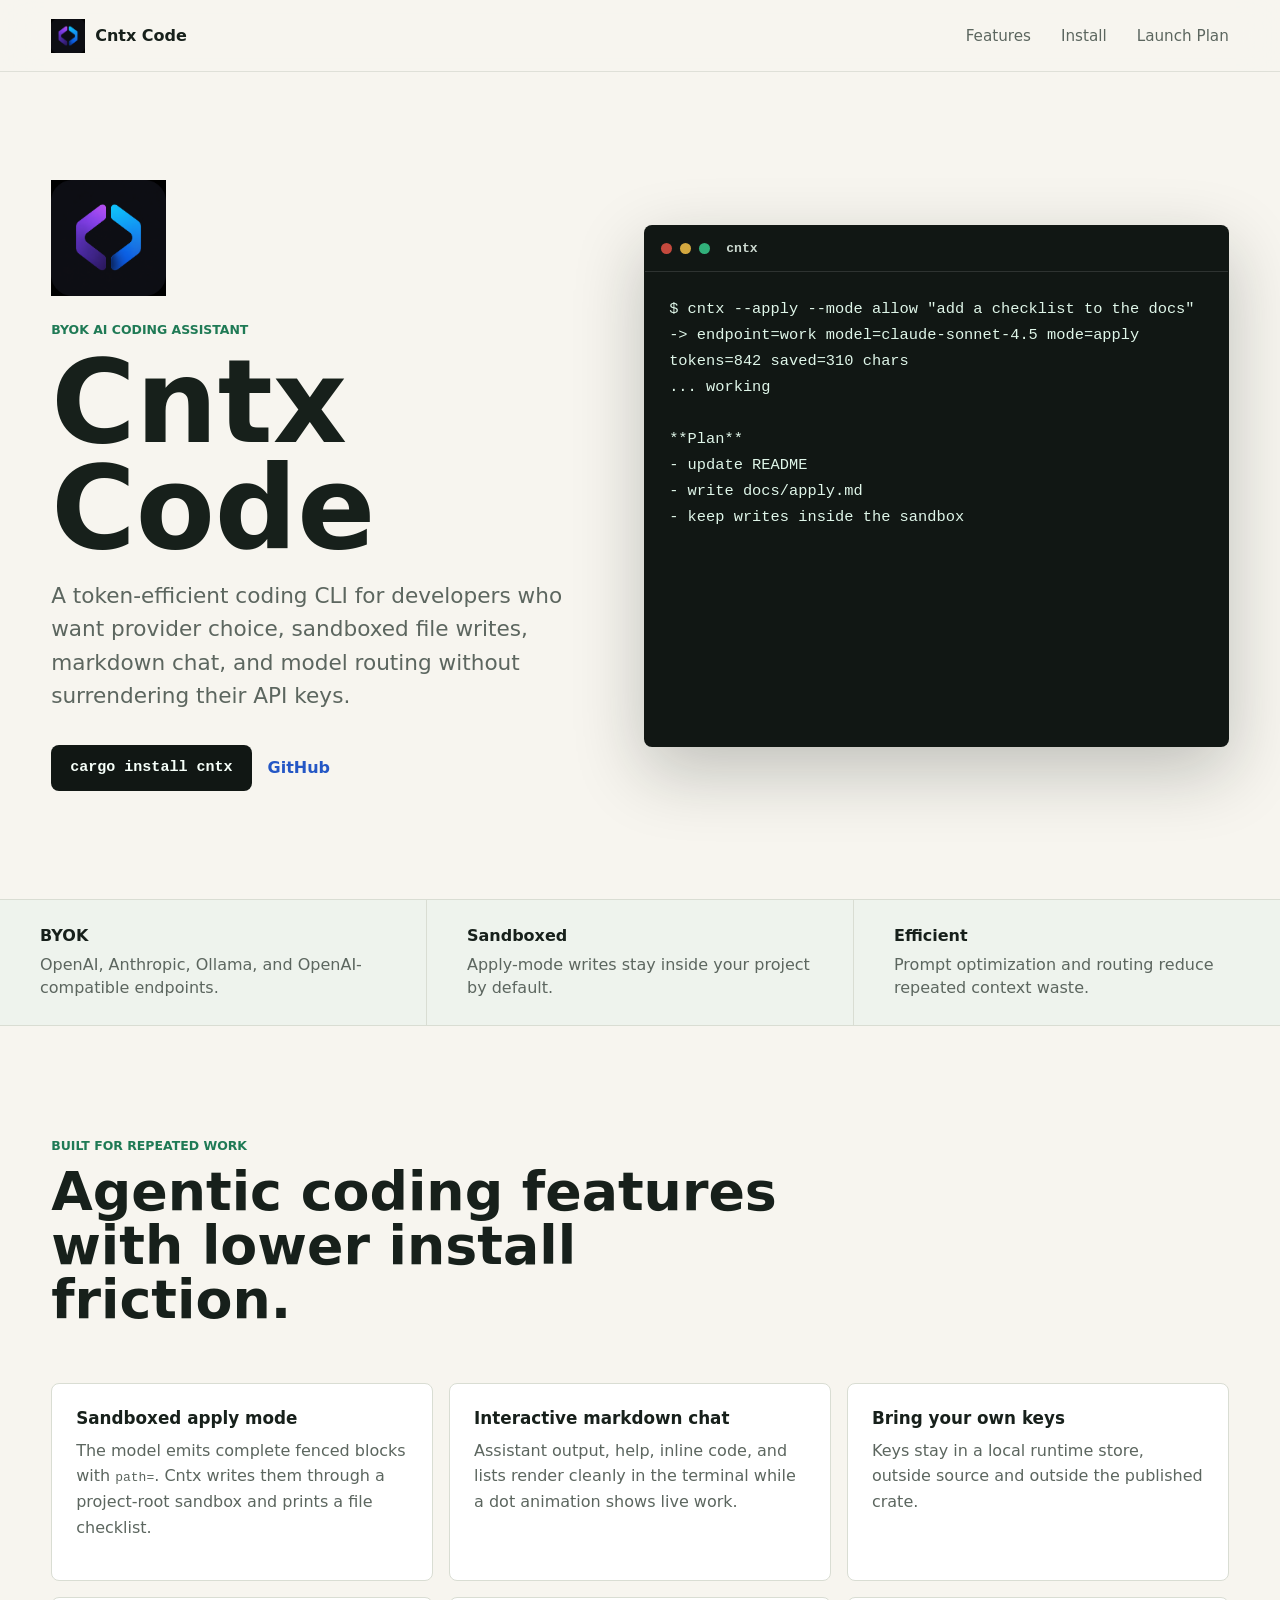
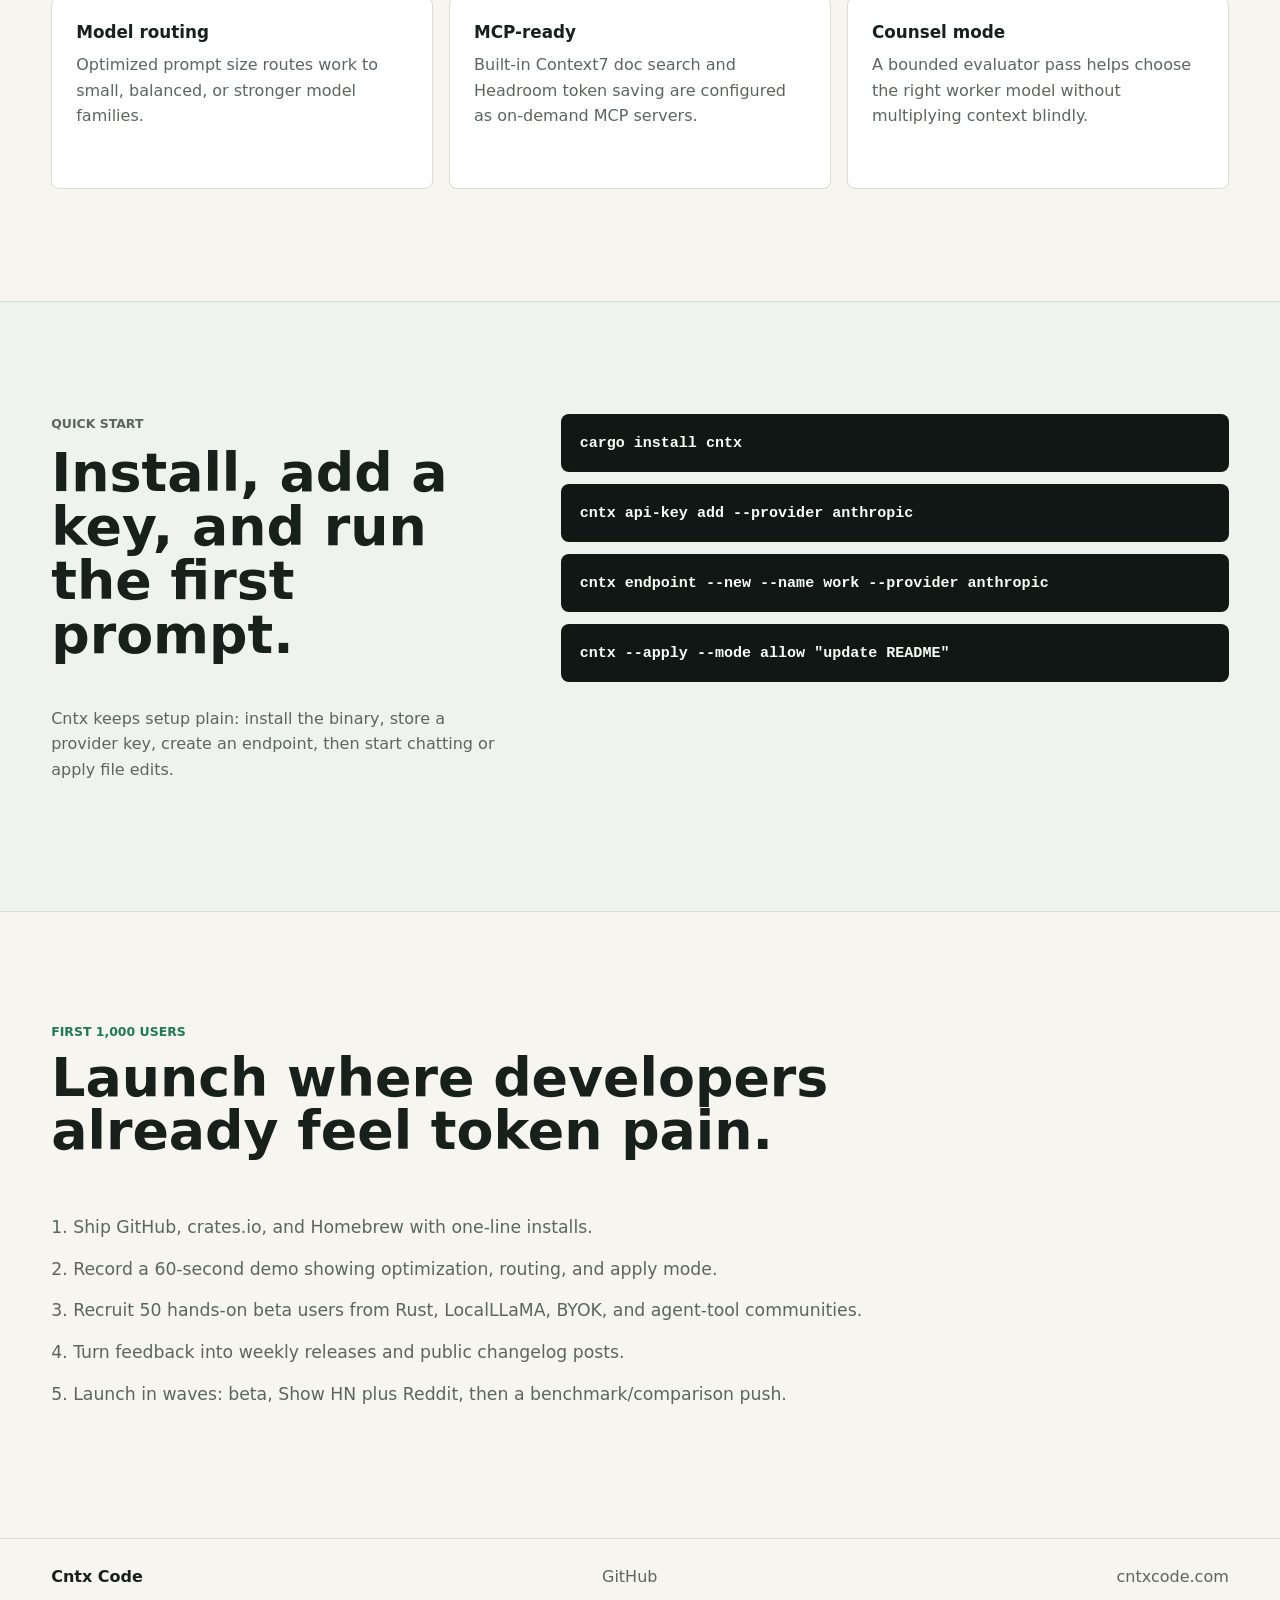
==== website/index.html @ 44fa83ce "Prepare cntx CLI and website launch" ====
<!doctype html>
<html lang="en">
  <head>
    <meta charset="utf-8" />
    <meta name="viewport" content="width=device-width, initial-scale=1" />
    <title>Cntx Code - BYOK Token-Efficient AI Coding CLI</title>
    <meta
      name="description"
      content="Cntx Code is a BYOK, token-efficient AI coding CLI with sandboxed file writes, model routing, and interactive markdown chat."
    />
    <link rel="canonical" href="https://cntxcode.com/" />
    <link rel="stylesheet" href="styles.css" />
    <script type="application/ld+json">
      {
        "@context": "https://schema.org",
        "@type": "SoftwareApplication",
        "name": "Cntx Code",
        "applicationCategory": "DeveloperApplication",
        "operatingSystem": "macOS, Linux",
        "description": "BYOK, token-efficient AI coding CLI with sandboxed file writes.",
        "offers": {
          "@type": "Offer",
          "price": "0",
          "priceCurrency": "USD"
        }
      }
    </script>
  </head>
  <body>
    <header class="site-header">
      <a class="brand" href="/" aria-label="Cntx Code home">
        <img src="../main/logo/logo1.png" alt="" />
        <span>Cntx Code</span>
      </a>
      <nav aria-label="Primary">
        <a href="#features">Features</a>
        <a href="#install">Install</a>
        <a href="#launch">Launch Plan</a>
      </nav>
    </header>

    <main>
      <section class="hero">
        <div class="hero-copy">
          <img class="hero-logo" src="../main/logo/logo1.png" alt="Cntx Code logo" />
          <p class="eyebrow">BYOK AI coding assistant</p>
          <h1>Cntx Code</h1>
          <p class="hero-text">
            A token-efficient coding CLI for developers who want provider choice,
            sandboxed file writes, markdown chat, and model routing without
            surrendering their API keys.
          </p>
          <div class="hero-actions" id="install">
            <button class="copy-button" type="button" data-copy="cargo install cntx">
              cargo install cntx
            </button>
            <a class="text-link" href="https://github.com/virajshoor/cntx">GitHub</a>
          </div>
        </div>
        <div class="terminal-shell" aria-label="Cntx terminal demo">
          <div class="terminal-bar">
            <span></span>
            <span></span>
            <span></span>
            <strong>cntx</strong>
          </div>
          <pre id="terminal-demo"><code></code></pre>
        </div>
      </section>

      <section class="proof-band" aria-label="Product summary">
        <div>
          <strong>BYOK</strong>
          <span>OpenAI, Anthropic, Ollama, and OpenAI-compatible endpoints.</span>
        </div>
        <div>
          <strong>Sandboxed</strong>
          <span>Apply-mode writes stay inside your project by default.</span>
        </div>
        <div>
          <strong>Efficient</strong>
          <span>Prompt optimization and routing reduce repeated context waste.</span>
        </div>
      </section>

      <section class="section" id="features">
        <div class="section-heading">
          <p class="eyebrow">Built for repeated work</p>
          <h2>Agentic coding features with lower install friction.</h2>
        </div>
        <div class="feature-grid">
          <article>
            <h3>Sandboxed apply mode</h3>
            <p>
              The model emits complete fenced blocks with <code>path=</code>.
              Cntx writes them through a project-root sandbox and prints a file
              checklist.
            </p>
          </article>
          <article>
            <h3>Interactive markdown chat</h3>
            <p>
              Assistant output, help, inline code, and lists render cleanly in
              the terminal while a dot animation shows live work.
            </p>
          </article>
          <article>
            <h3>Bring your own keys</h3>
            <p>
              Keys stay in a local runtime store, outside source and outside the
              published crate.
            </p>
          </article>
          <article>
            <h3>Model routing</h3>
            <p>
              Optimized prompt size routes work to small, balanced, or stronger
              model families.
            </p>
          </article>
          <article>
            <h3>MCP-ready</h3>
            <p>
              Built-in Context7 doc search and Headroom token saving are
              configured as on-demand MCP servers.
            </p>
          </article>
          <article>
            <h3>Counsel mode</h3>
            <p>
              A bounded evaluator pass helps choose the right worker model
              without multiplying context blindly.
            </p>
          </article>
        </div>
      </section>

      <section class="section install-section">
        <div class="install-copy">
          <p class="eyebrow">Quick start</p>
          <h2>Install, add a key, and run the first prompt.</h2>
          <p>
            Cntx keeps setup plain: install the binary, store a provider key,
            create an endpoint, then start chatting or apply file edits.
          </p>
        </div>
        <div class="steps" aria-label="Install commands">
          <button type="button" data-copy="cargo install cntx">cargo install cntx</button>
          <button type="button" data-copy="cntx api-key add --provider anthropic">
            cntx api-key add --provider anthropic
          </button>
          <button type="button" data-copy="cntx endpoint --new --name work --provider anthropic --default-model claude-sonnet-4.5">
            cntx endpoint --new --name work --provider anthropic
          </button>
          <button type="button" data-copy="cntx --apply --mode allow &quot;update README&quot;">
            cntx --apply --mode allow "update README"
          </button>
        </div>
      </section>

      <section class="section launch-section" id="launch">
        <div class="section-heading">
          <p class="eyebrow">First 1,000 users</p>
          <h2>Launch where developers already feel token pain.</h2>
        </div>
        <ol class="launch-list">
          <li>Ship GitHub, crates.io, and Homebrew with one-line installs.</li>
          <li>Record a 60-second demo showing optimization, routing, and apply mode.</li>
          <li>Recruit 50 hands-on beta users from Rust, LocalLLaMA, BYOK, and agent-tool communities.</li>
          <li>Turn feedback into weekly releases and public changelog posts.</li>
          <li>Launch in waves: beta, Show HN plus Reddit, then a benchmark/comparison push.</li>
        </ol>
      </section>
    </main>

    <footer>
      <span>Cntx Code</span>
      <a href="https://github.com/virajshoor/cntx">GitHub</a>
      <a href="https://cntxcode.com">cntxcode.com</a>
    </footer>

    <script src="script.js"></script>
  </body>
</html>
---- website/styles.css ----
:root {
  color-scheme: light;
  --ink: #17201b;
  --muted: #5c665f;
  --paper: #f7f5ef;
  --panel: #ffffff;
  --line: #d9ddd3;
  --green: #1f7a55;
  --blue: #2457c5;
  --coral: #c4493d;
  --gold: #d3a83f;
  --code: #111714;
}

* {
  box-sizing: border-box;
}

body {
  margin: 0;
  background: var(--paper);
  color: var(--ink);
  font-family:
    Inter, ui-sans-serif, system-ui, -apple-system, BlinkMacSystemFont, "Segoe UI",
    sans-serif;
}

a {
  color: inherit;
}

.site-header {
  position: sticky;
  top: 0;
  z-index: 20;
  display: flex;
  align-items: center;
  justify-content: space-between;
  min-height: 72px;
  padding: 14px clamp(18px, 4vw, 56px);
  border-bottom: 1px solid rgba(23, 32, 27, 0.1);
  background: rgba(247, 245, 239, 0.9);
  backdrop-filter: blur(18px);
}

.brand {
  display: inline-flex;
  align-items: center;
  gap: 10px;
  text-decoration: none;
  font-weight: 800;
}

.brand img {
  width: 34px;
  height: 34px;
  object-fit: contain;
}

nav {
  display: flex;
  gap: clamp(14px, 3vw, 30px);
  color: var(--muted);
  font-size: 0.95rem;
}

nav a,
.text-link,
footer a {
  text-decoration: none;
}

nav a:hover,
.text-link:hover,
footer a:hover {
  color: var(--blue);
}

.hero {
  display: grid;
  grid-template-columns: minmax(0, 0.95fr) minmax(420px, 1.05fr);
  gap: clamp(28px, 5vw, 72px);
  align-items: center;
  min-height: calc(100svh - 72px);
  padding: clamp(42px, 8vw, 86px) clamp(18px, 4vw, 56px);
  border-bottom: 1px solid var(--line);
}

.hero-logo {
  width: clamp(78px, 9vw, 116px);
  height: clamp(78px, 9vw, 116px);
  object-fit: contain;
  margin-bottom: 22px;
}

.eyebrow {
  margin: 0 0 12px;
  color: var(--green);
  font-size: 0.78rem;
  font-weight: 800;
  letter-spacing: 0;
  text-transform: uppercase;
}

h1,
h2,
h3,
p {
  margin-top: 0;
}

h1 {
  max-width: 11ch;
  margin-bottom: 18px;
  font-size: clamp(4.2rem, 9vw, 8rem);
  line-height: 0.92;
  letter-spacing: 0;
}

h2 {
  max-width: 780px;
  font-size: clamp(2rem, 4.2vw, 4.4rem);
  line-height: 1;
  letter-spacing: 0;
}

h3 {
  margin-bottom: 10px;
  font-size: 1.05rem;
}

.hero-text {
  max-width: 680px;
  color: var(--muted);
  font-size: clamp(1.08rem, 1.7vw, 1.35rem);
  line-height: 1.55;
}

.hero-actions {
  display: flex;
  flex-wrap: wrap;
  align-items: center;
  gap: 16px;
  margin-top: 32px;
}

button,
.copy-button {
  min-height: 46px;
  border: 1px solid rgba(23, 32, 27, 0.14);
  border-radius: 8px;
  background: var(--code);
  color: #f6fff9;
  cursor: pointer;
  font: 700 0.94rem/1 ui-monospace, SFMono-Regular, Menlo, Consolas, monospace;
}

.copy-button {
  padding: 0 18px;
}

.text-link {
  color: var(--blue);
  font-weight: 800;
}

.terminal-shell {
  overflow: hidden;
  min-height: 520px;
  border: 1px solid rgba(23, 32, 27, 0.14);
  border-radius: 8px;
  background: var(--code);
  box-shadow: 0 24px 70px rgba(17, 23, 20, 0.24);
}

.terminal-bar {
  display: flex;
  align-items: center;
  gap: 8px;
  height: 46px;
  padding: 0 16px;
  border-bottom: 1px solid rgba(255, 255, 255, 0.12);
  color: #cbd8cf;
  font: 700 0.82rem ui-monospace, SFMono-Regular, Menlo, Consolas, monospace;
}

.terminal-bar span {
  width: 11px;
  height: 11px;
  border-radius: 50%;
  background: var(--coral);
}

.terminal-bar span:nth-child(2) {
  background: var(--gold);
}

.terminal-bar span:nth-child(3) {
  background: #31b07a;
  margin-right: 8px;
}

pre {
  min-height: 474px;
  margin: 0;
  padding: 24px;
  white-space: pre-wrap;
  color: #dff6e9;
  font: 500 clamp(0.82rem, 1.2vw, 0.98rem)/1.7 ui-monospace, SFMono-Regular, Menlo,
    Consolas, monospace;
}

.proof-band {
  display: grid;
  grid-template-columns: repeat(3, 1fr);
  gap: 1px;
  background: var(--line);
  border-bottom: 1px solid var(--line);
}

.proof-band div {
  min-height: 124px;
  padding: 26px clamp(18px, 4vw, 40px);
  background: #eef3ed;
}

.proof-band strong {
  display: block;
  margin-bottom: 8px;
  color: var(--ink);
}

.proof-band span {
  color: var(--muted);
  line-height: 1.45;
}

.section {
  padding: clamp(58px, 9vw, 112px) clamp(18px, 4vw, 56px);
  border-bottom: 1px solid var(--line);
}

.section-heading {
  max-width: 900px;
  margin-bottom: clamp(28px, 5vw, 56px);
}

.feature-grid {
  display: grid;
  grid-template-columns: repeat(3, minmax(0, 1fr));
  gap: 16px;
}

.feature-grid article {
  min-height: 192px;
  padding: 24px;
  border: 1px solid var(--line);
  border-radius: 8px;
  background: var(--panel);
}

.feature-grid p,
.install-copy p,
.launch-list {
  color: var(--muted);
  line-height: 1.6;
}

.install-section {
  display: grid;
  grid-template-columns: minmax(0, 0.8fr) minmax(360px, 1.2fr);
  gap: clamp(26px, 5vw, 72px);
  align-items: start;
  background: #eef3ed;
}

.steps {
  display: grid;
  gap: 12px;
}

.steps button {
  width: 100%;
  min-height: 58px;
  padding: 0 18px;
  overflow-wrap: anywhere;
  text-align: left;
}

.launch-list {
  display: grid;
  gap: 14px;
  max-width: 860px;
  padding-left: 22px;
  font-size: 1.08rem;
}

footer {
  display: flex;
  flex-wrap: wrap;
  gap: 18px;
  align-items: center;
  justify-content: space-between;
  padding: 28px clamp(18px, 4vw, 56px);
  color: var(--muted);
}

footer span {
  color: var(--ink);
  font-weight: 800;
}

.copied {
  background: var(--green);
}

@media (max-width: 900px) {
  .site-header {
    position: static;
  }

  nav {
    display: none;
  }

  .hero,
  .install-section {
    grid-template-columns: 1fr;
  }

  .terminal-shell {
    min-height: 440px;
  }

  pre {
    min-height: 394px;
  }

  .proof-band,
  .feature-grid {
    grid-template-columns: 1fr;
  }
}

@media (max-width: 560px) {
  h1 {
    font-size: 4rem;
  }

  .hero {
    padding-top: 34px;
  }

  .hero-actions {
    align-items: stretch;
    flex-direction: column;
  }

  .copy-button,
  .text-link {
    width: 100%;
  }

  .text-link {
    min-height: 44px;
    display: inline-flex;
    align-items: center;
  }
}
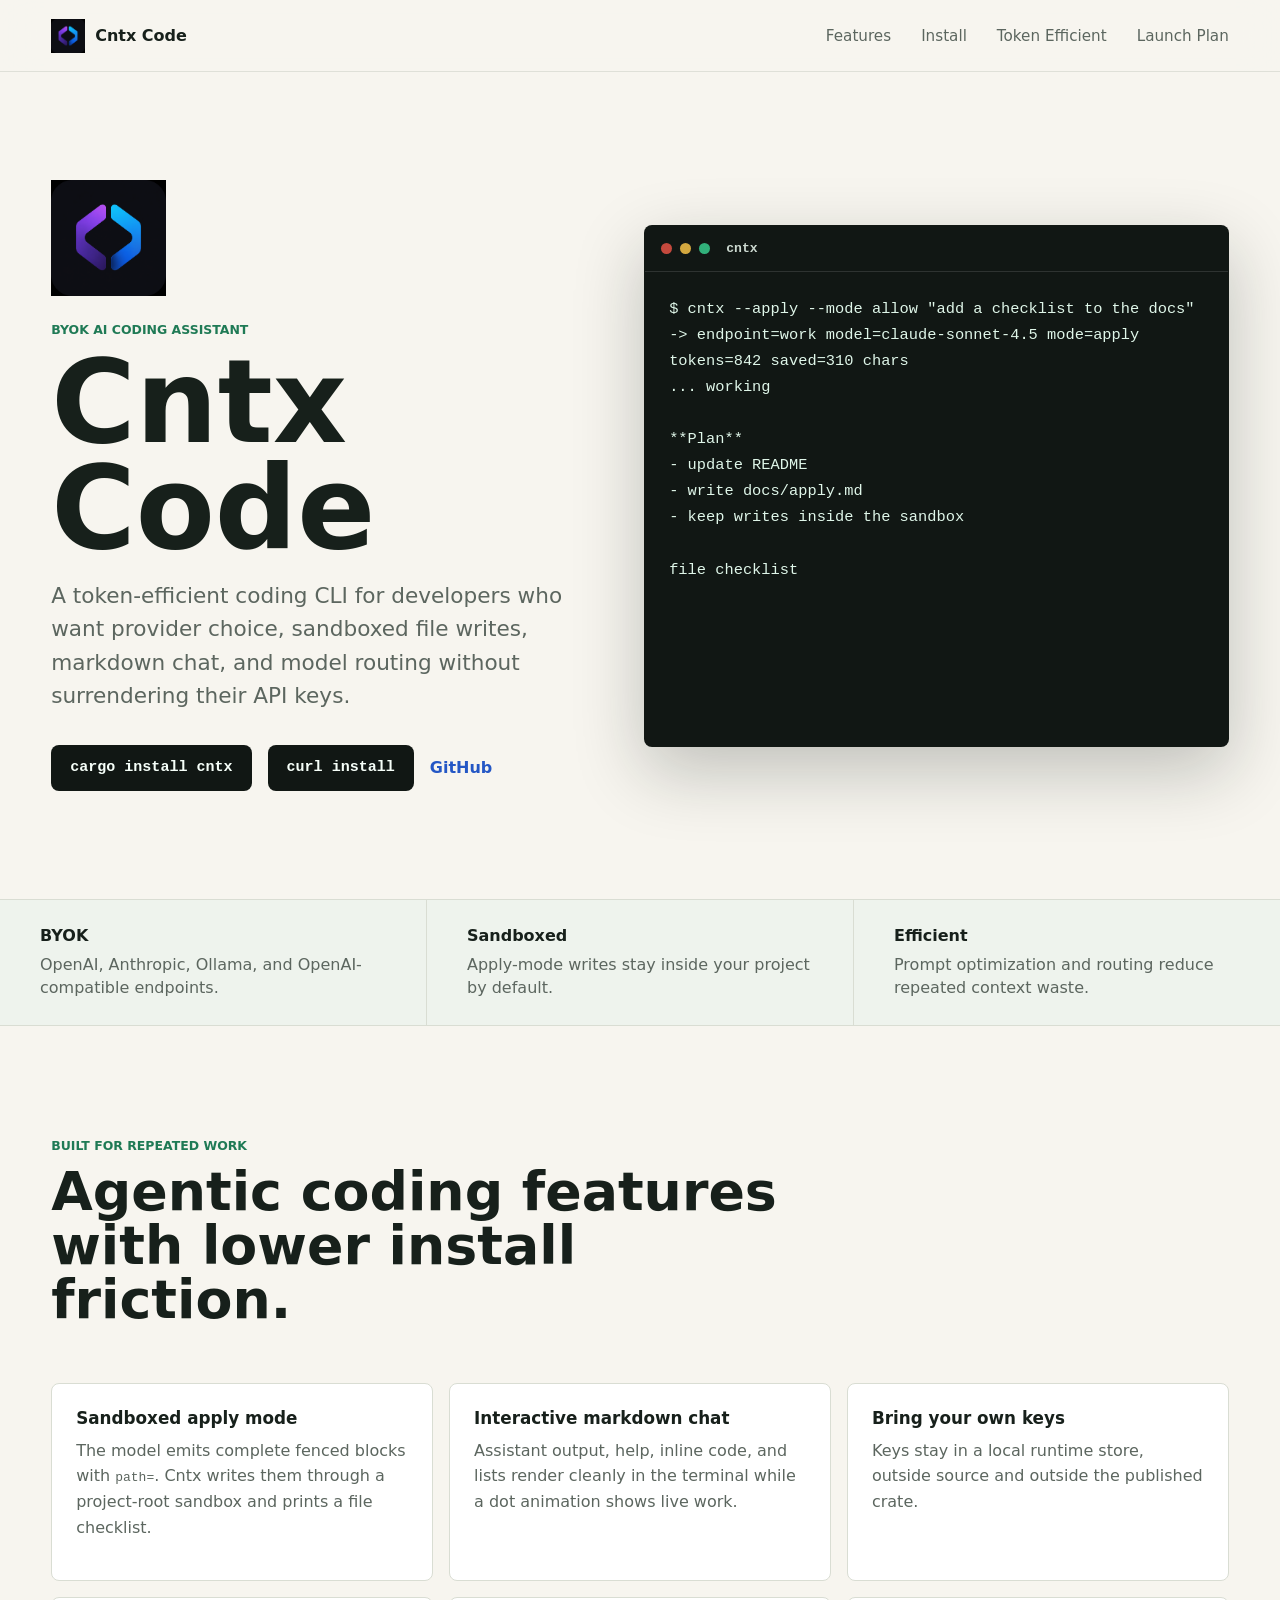
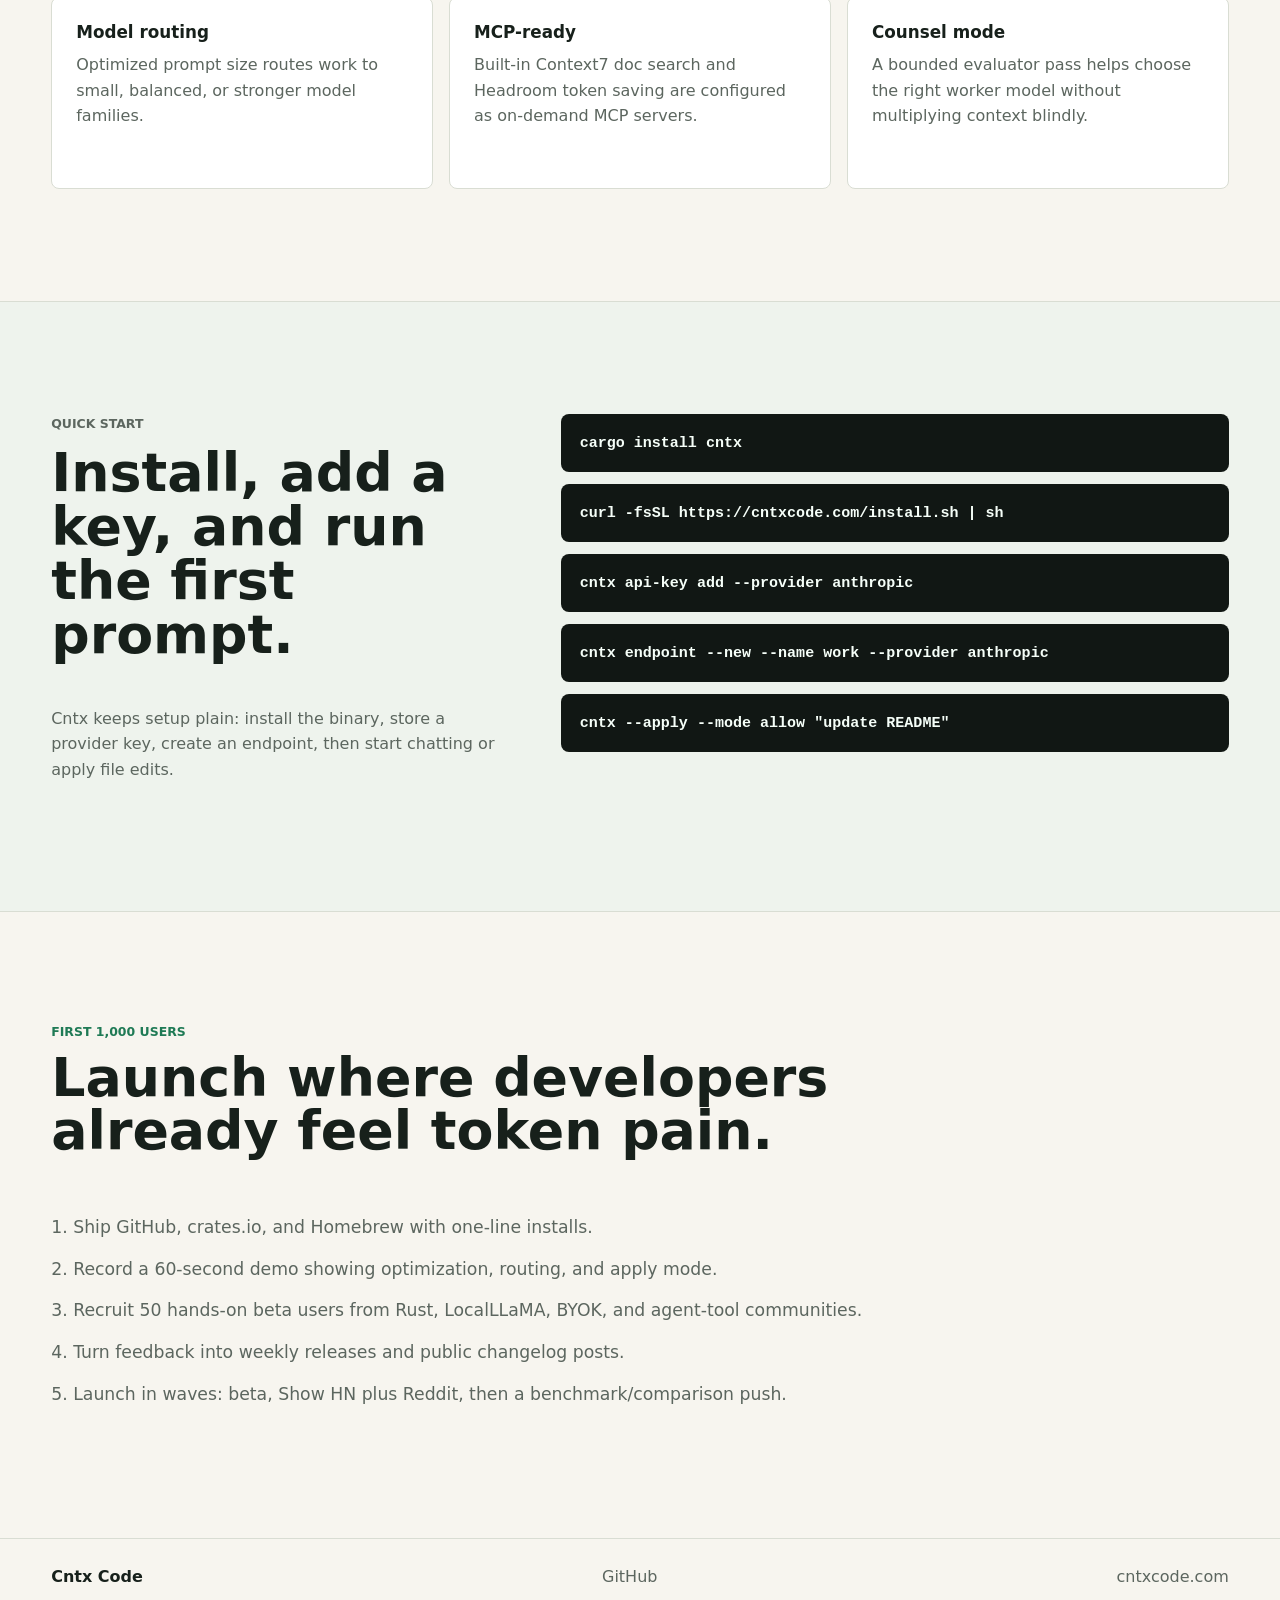
==== commit 39728620: "Add packaged docs browser and launch features" ====
--- a/website/index.html
+++ b/website/index.html
@@ -35,6 +35,7 @@
       <nav aria-label="Primary">
         <a href="#features">Features</a>
         <a href="#install">Install</a>
+        <a href="token-efficient.html">Token Efficient</a>
         <a href="#launch">Launch Plan</a>
       </nav>
     </header>
@@ -53,6 +54,9 @@
           <div class="hero-actions" id="install">
             <button class="copy-button" type="button" data-copy="cargo install cntx">
               cargo install cntx
+            </button>
+            <button class="copy-button" type="button" data-copy="curl -fsSL https://cntxcode.com/install.sh | sh">
+              curl install
             </button>
             <a class="text-link" href="https://github.com/virajshoor/cntx">GitHub</a>
           </div>
@@ -146,6 +150,9 @@
         </div>
         <div class="steps" aria-label="Install commands">
           <button type="button" data-copy="cargo install cntx">cargo install cntx</button>
+          <button type="button" data-copy="curl -fsSL https://cntxcode.com/install.sh | sh">
+            curl -fsSL https://cntxcode.com/install.sh | sh
+          </button>
           <button type="button" data-copy="cntx api-key add --provider anthropic">
             cntx api-key add --provider anthropic
           </button>
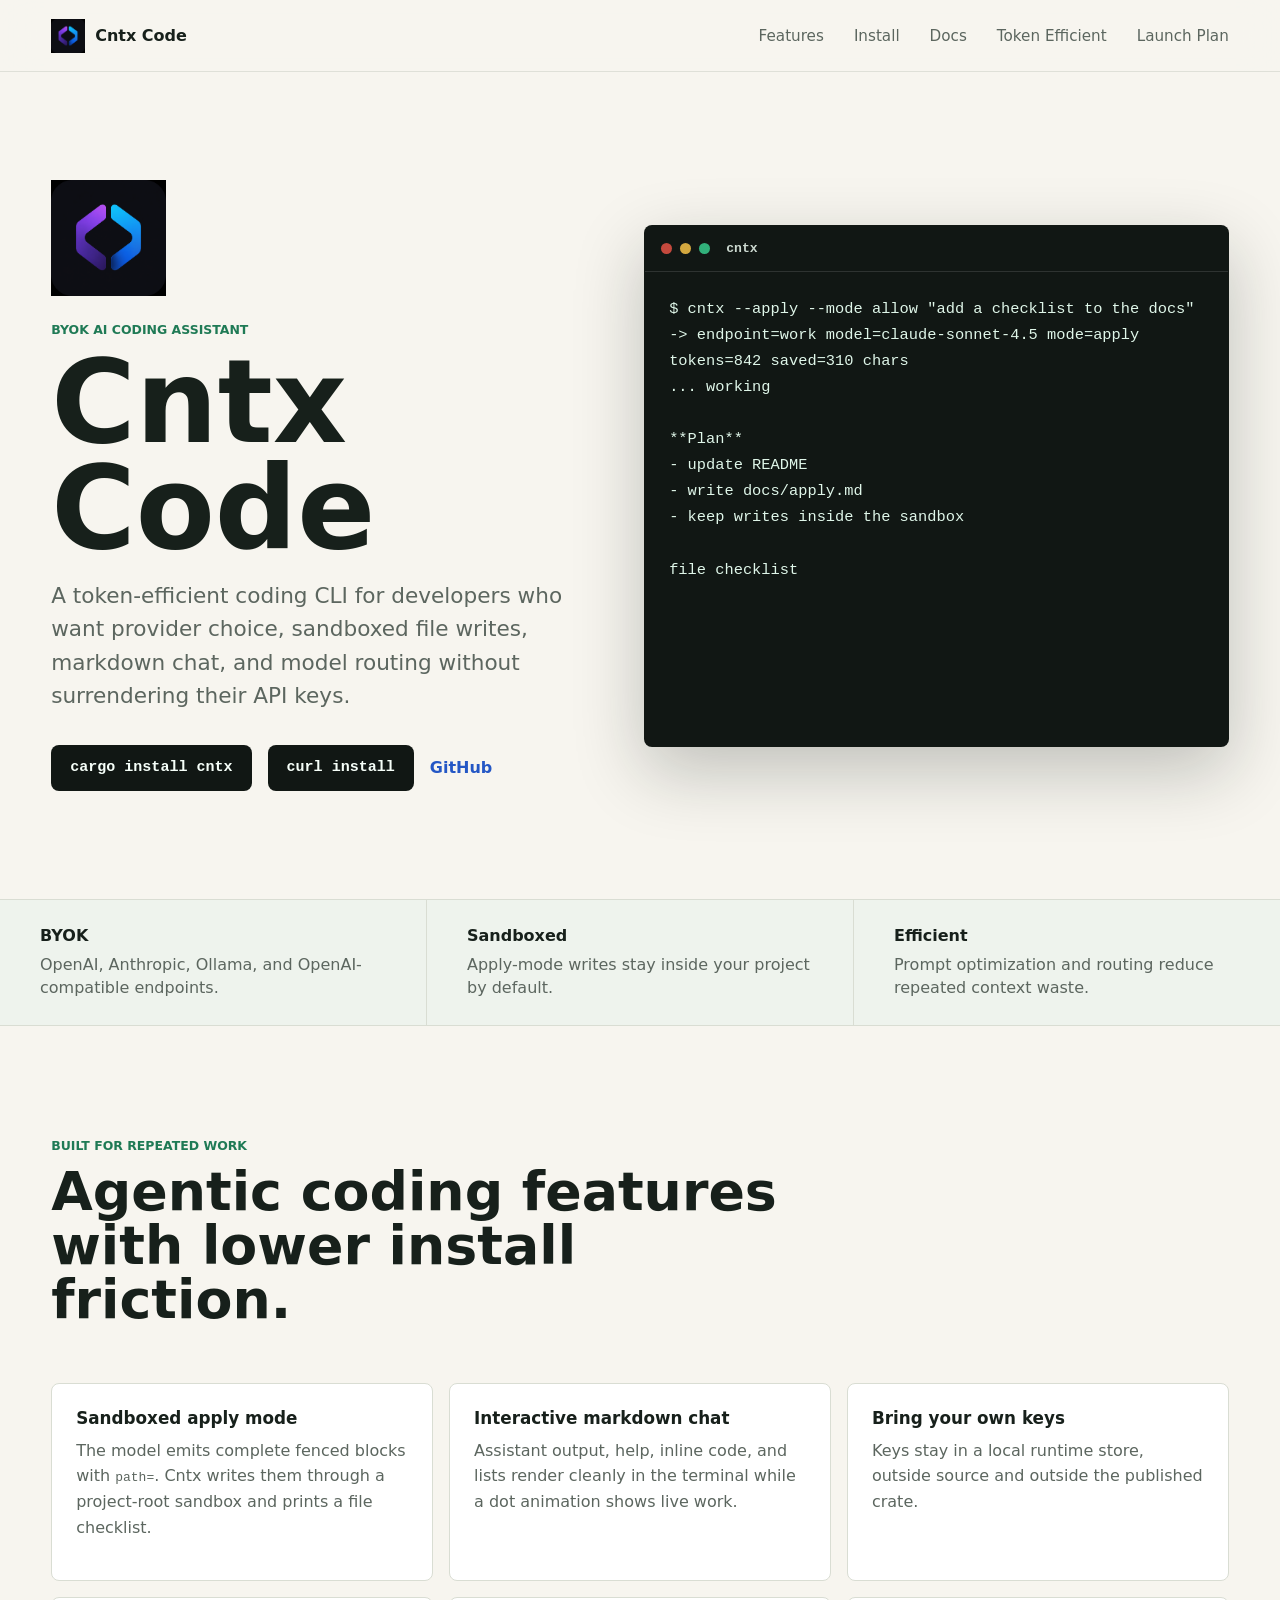
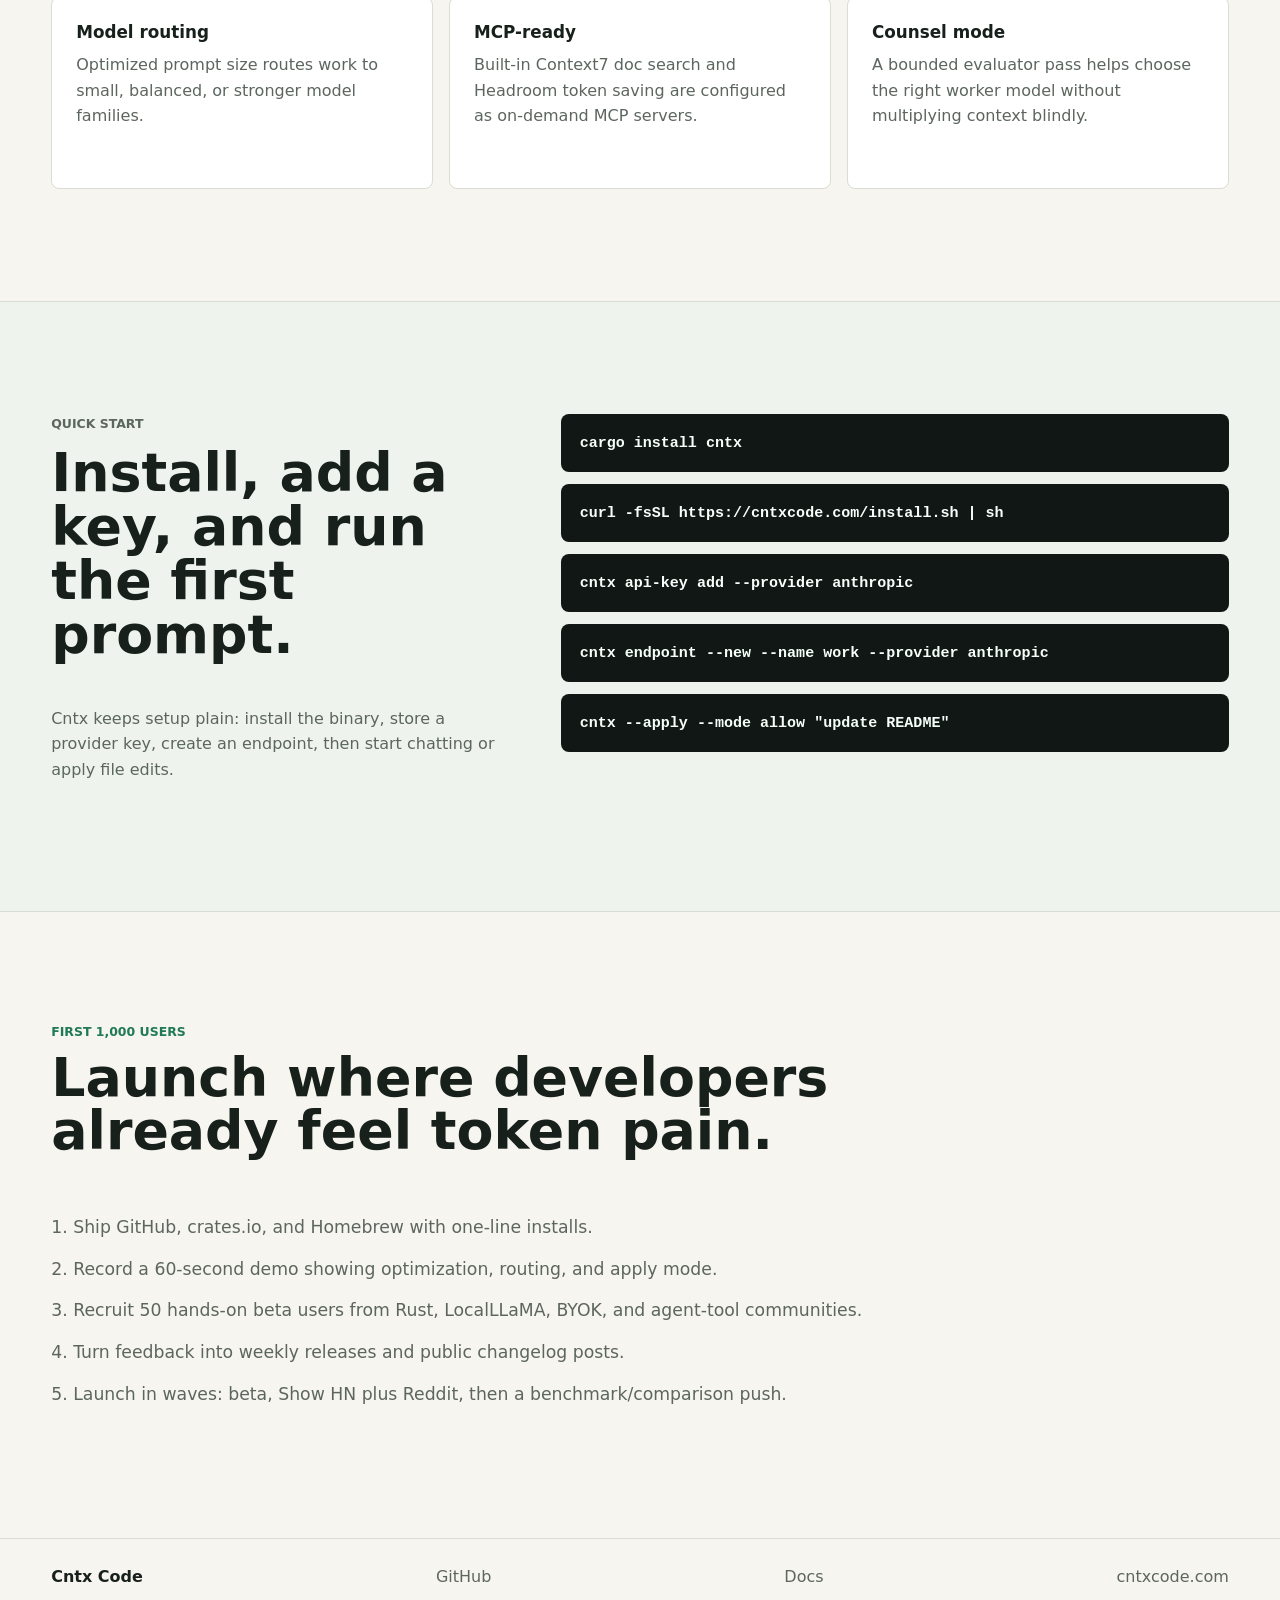
==== commit f6d86e49: "Add website docs" ====
--- a/website/index.html
+++ b/website/index.html
@@ -35,6 +35,7 @@
       <nav aria-label="Primary">
         <a href="#features">Features</a>
         <a href="#install">Install</a>
+        <a href="docs.html">Docs</a>
         <a href="token-efficient.html">Token Efficient</a>
         <a href="#launch">Launch Plan</a>
       </nav>
@@ -183,6 +184,7 @@
     <footer>
       <span>Cntx Code</span>
       <a href="https://github.com/virajshoor/cntx">GitHub</a>
+      <a href="docs.html">Docs</a>
       <a href="https://cntxcode.com">cntxcode.com</a>
     </footer>
 
--- a/website/styles.css
+++ b/website/styles.css
@@ -240,6 +240,82 @@
   border-bottom: 1px solid var(--line);
 }
 
+.docs-hero {
+  padding: clamp(58px, 9vw, 112px) clamp(18px, 4vw, 56px) clamp(32px, 6vw, 64px);
+  border-bottom: 1px solid var(--line);
+}
+
+.docs-hero h1 {
+  max-width: 9ch;
+}
+
+.docs-layout {
+  display: grid;
+  grid-template-columns: 220px minmax(0, 1fr);
+  gap: clamp(24px, 5vw, 72px);
+  align-items: start;
+  padding: clamp(38px, 6vw, 76px) clamp(18px, 4vw, 56px);
+}
+
+.docs-sidebar {
+  position: sticky;
+  top: 92px;
+  display: grid;
+  gap: 10px;
+  padding: 16px 0;
+}
+
+.docs-sidebar a {
+  color: var(--muted);
+  font-weight: 700;
+  text-decoration: none;
+}
+
+.docs-sidebar a:hover {
+  color: var(--blue);
+}
+
+.docs-content {
+  display: grid;
+  gap: 42px;
+  max-width: 920px;
+}
+
+.docs-content section {
+  padding-bottom: 42px;
+  border-bottom: 1px solid var(--line);
+}
+
+.docs-content p {
+  max-width: 760px;
+  color: var(--muted);
+  line-height: 1.65;
+}
+
+.docs-code {
+  min-height: auto;
+  margin: 18px 0;
+  border-radius: 8px;
+}
+
+.reference-grid {
+  display: grid;
+  grid-template-columns: repeat(2, minmax(0, 1fr));
+  gap: 14px;
+}
+
+.reference-grid article {
+  padding: 20px;
+  border: 1px solid var(--line);
+  border-radius: 8px;
+  background: var(--panel);
+}
+
+.reference-grid code {
+  color: var(--blue);
+  overflow-wrap: anywhere;
+}
+
 .section-heading {
   max-width: 900px;
   margin-bottom: clamp(28px, 5vw, 56px);
@@ -324,8 +400,14 @@
   }
 
   .hero,
-  .install-section {
+  .install-section,
+  .docs-layout {
     grid-template-columns: 1fr;
+  }
+
+  .docs-sidebar {
+    position: static;
+    grid-template-columns: repeat(2, minmax(0, 1fr));
   }
 
   .terminal-shell {
@@ -337,7 +419,8 @@
   }
 
   .proof-band,
-  .feature-grid {
+  .feature-grid,
+  .reference-grid {
     grid-template-columns: 1fr;
   }
 }
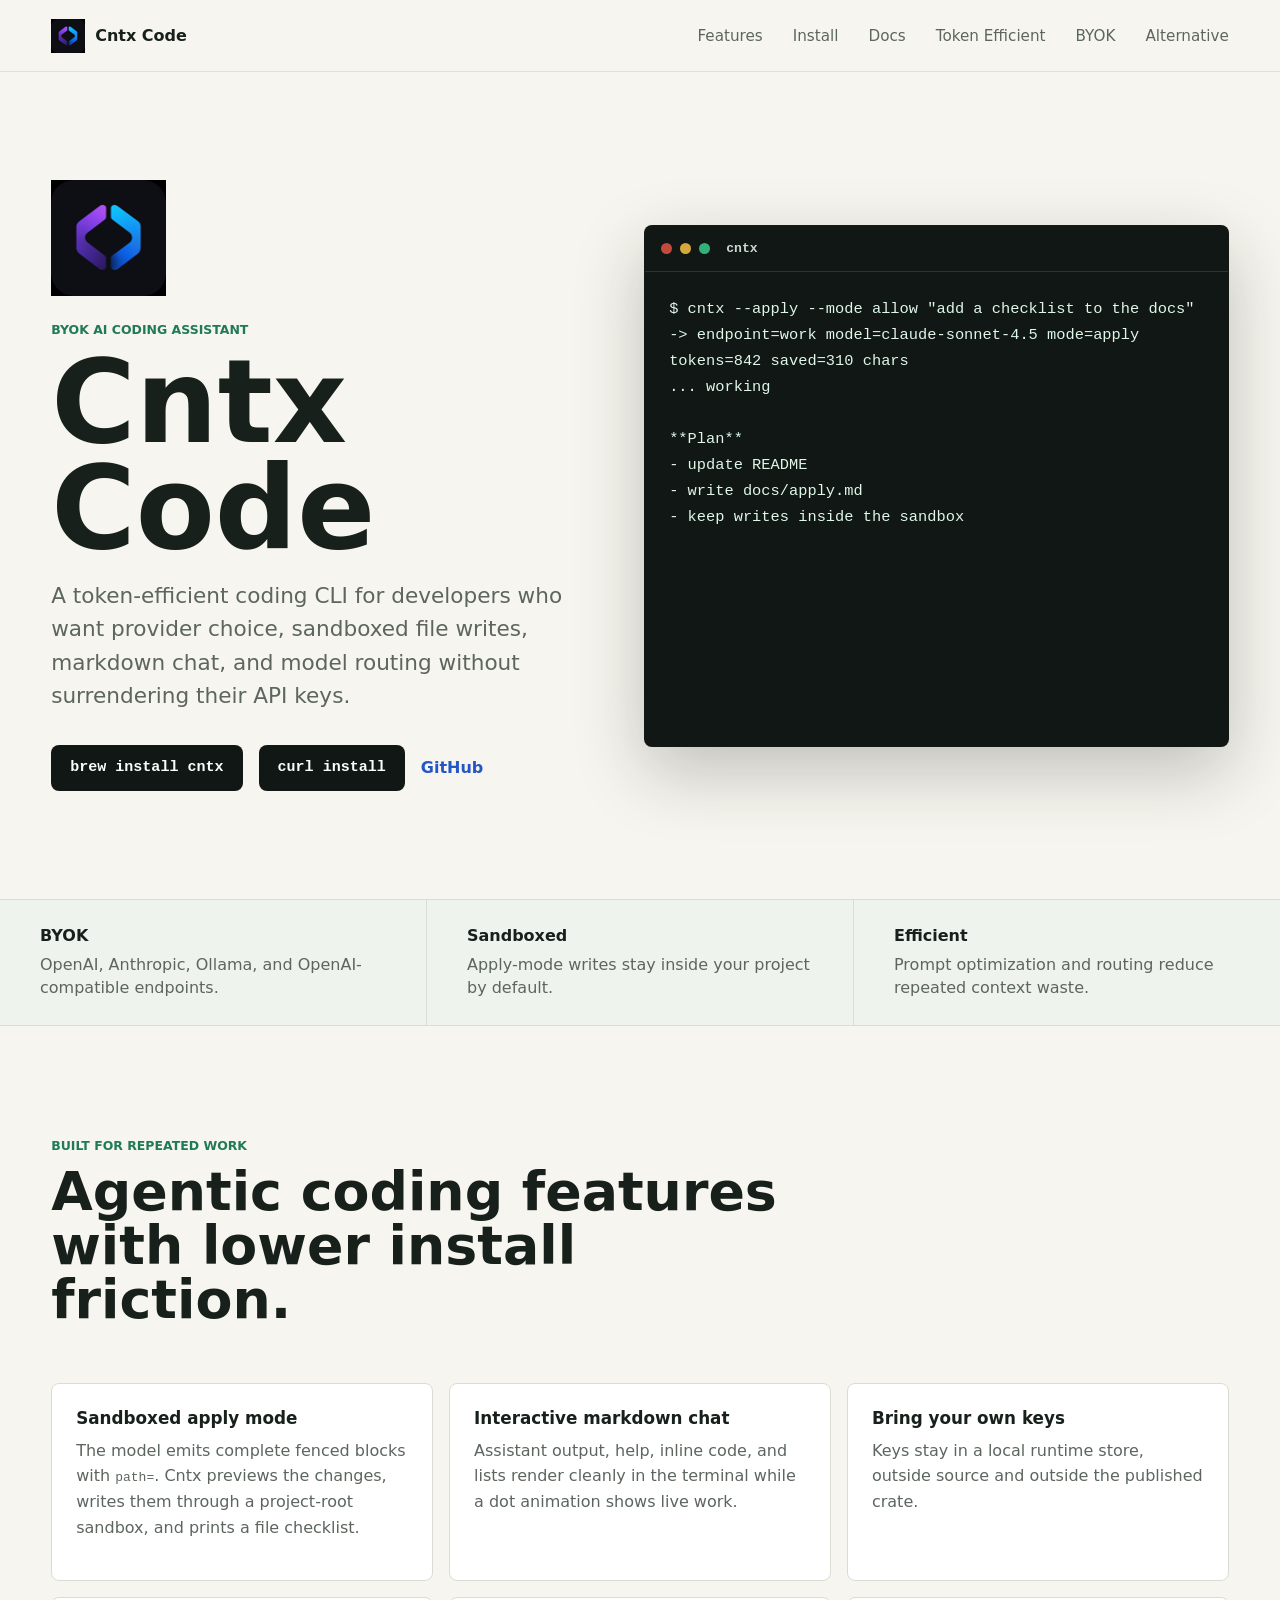
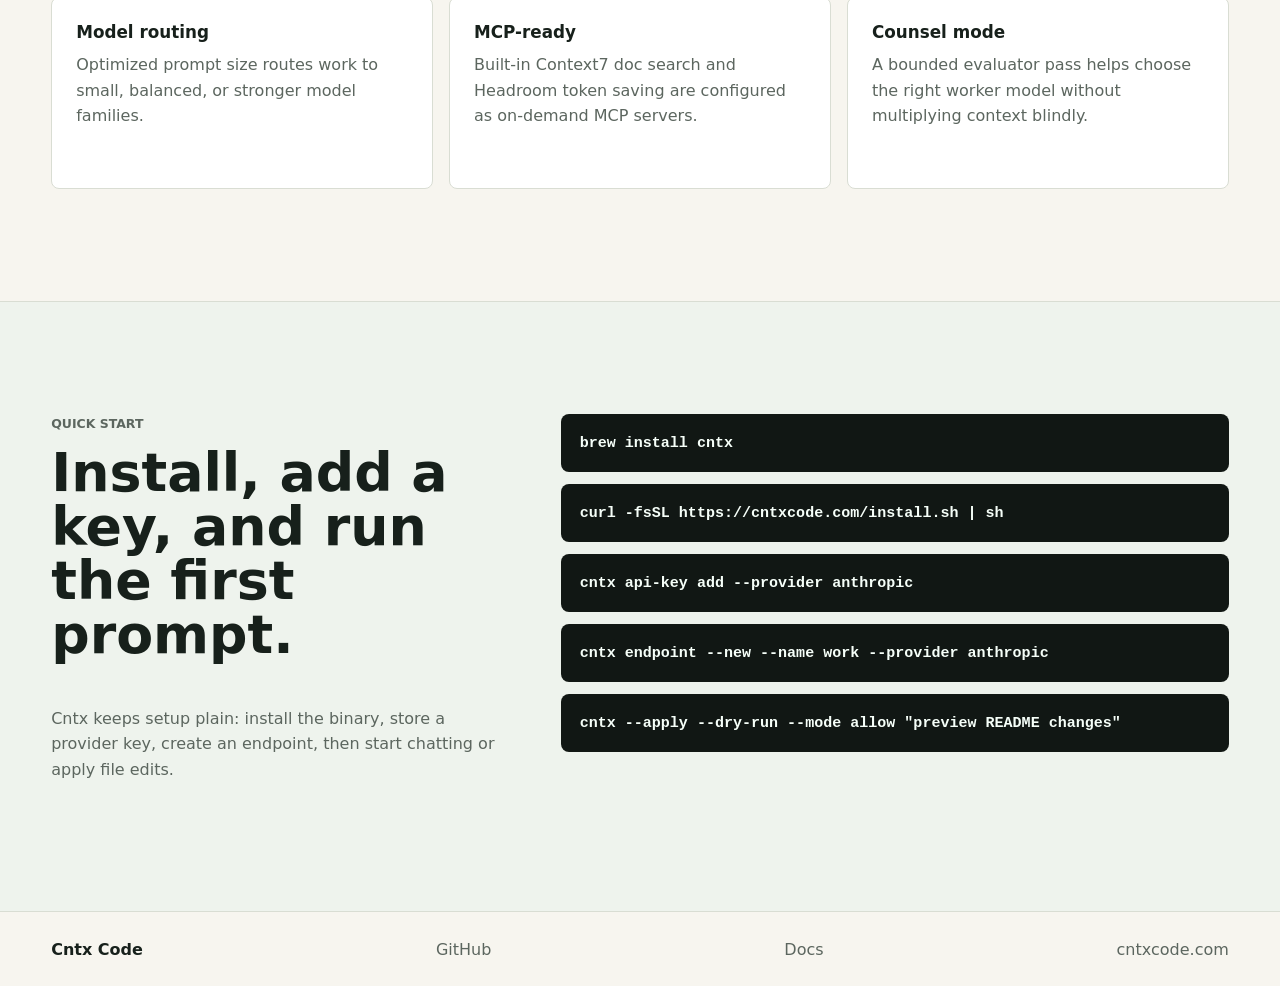
==== commit 7719dc4c: "Production-ready website and public Homebrew tap - Make cntx and homebrew-cntx repos public on GitHu" ====
--- a/website/index.html
+++ b/website/index.html
@@ -9,6 +9,18 @@
       content="Cntx Code is a BYOK, token-efficient AI coding CLI with sandboxed file writes, model routing, and interactive markdown chat."
     />
     <link rel="canonical" href="https://cntxcode.com/" />
+    <link rel="icon" type="image/png" href="/assets/favicon.png" />
+    <link rel="apple-touch-icon" href="/assets/apple-touch-icon.png" />
+    <meta property="og:title" content="Cntx Code - BYOK Token-Efficient AI Coding CLI" />
+    <meta property="og:description" content="A BYOK, token-efficient AI coding CLI with sandboxed file writes, model routing, and interactive markdown chat." />
+    <meta property="og:url" content="https://cntxcode.com/" />
+    <meta property="og:type" content="website" />
+    <meta property="og:image" content="https://cntxcode.com/assets/og-image.png" />
+    <meta name="twitter:card" content="summary_large_image" />
+    <meta name="twitter:title" content="Cntx Code - BYOK Token-Efficient AI Coding CLI" />
+    <meta name="twitter:description" content="A BYOK, token-efficient AI coding CLI with sandboxed file writes, model routing, and interactive markdown chat." />
+    <meta name="twitter:image" content="https://cntxcode.com/assets/og-image.png" />
+    <meta name="theme-color" content="#f7f5ef" />
     <link rel="stylesheet" href="styles.css" />
     <script type="application/ld+json">
       {
@@ -29,22 +41,23 @@
   <body>
     <header class="site-header">
       <a class="brand" href="/" aria-label="Cntx Code home">
-        <img src="../main/logo/logo1.png" alt="" />
+        <img src="assets/logo-small.png" alt="" />
         <span>Cntx Code</span>
       </a>
       <nav aria-label="Primary">
         <a href="#features">Features</a>
         <a href="#install">Install</a>
-        <a href="docs.html">Docs</a>
-        <a href="token-efficient.html">Token Efficient</a>
-        <a href="#launch">Launch Plan</a>
+        <a href="/docs">Docs</a>
+        <a href="/token-efficient">Token Efficient</a>
+        <a href="/byok">BYOK</a>
+        <a href="/claude-code-alternative">Alternative</a>
       </nav>
     </header>
 
     <main>
       <section class="hero">
         <div class="hero-copy">
-          <img class="hero-logo" src="../main/logo/logo1.png" alt="Cntx Code logo" />
+          <img class="hero-logo" src="assets/logo-medium.png" alt="Cntx Code logo" />
           <p class="eyebrow">BYOK AI coding assistant</p>
           <h1>Cntx Code</h1>
           <p class="hero-text">
@@ -53,8 +66,8 @@
             surrendering their API keys.
           </p>
           <div class="hero-actions" id="install">
-            <button class="copy-button" type="button" data-copy="cargo install cntx">
-              cargo install cntx
+            <button class="copy-button" type="button" data-copy="brew tap virajshoor/cntx && brew install cntx">
+              brew install cntx
             </button>
             <button class="copy-button" type="button" data-copy="curl -fsSL https://cntxcode.com/install.sh | sh">
               curl install
@@ -98,8 +111,8 @@
             <h3>Sandboxed apply mode</h3>
             <p>
               The model emits complete fenced blocks with <code>path=</code>.
-              Cntx writes them through a project-root sandbox and prints a file
-              checklist.
+              Cntx previews the changes, writes them through a project-root
+              sandbox, and prints a file checklist.
             </p>
           </article>
           <article>
@@ -150,7 +163,7 @@
           </p>
         </div>
         <div class="steps" aria-label="Install commands">
-          <button type="button" data-copy="cargo install cntx">cargo install cntx</button>
+          <button type="button" data-copy="brew tap virajshoor/cntx && brew install cntx">brew install cntx</button>
           <button type="button" data-copy="curl -fsSL https://cntxcode.com/install.sh | sh">
             curl -fsSL https://cntxcode.com/install.sh | sh
           </button>
@@ -160,31 +173,17 @@
           <button type="button" data-copy="cntx endpoint --new --name work --provider anthropic --default-model claude-sonnet-4.5">
             cntx endpoint --new --name work --provider anthropic
           </button>
-          <button type="button" data-copy="cntx --apply --mode allow &quot;update README&quot;">
-            cntx --apply --mode allow "update README"
+          <button type="button" data-copy="cntx --apply --dry-run --mode allow &quot;preview README changes&quot;">
+            cntx --apply --dry-run --mode allow "preview README changes"
           </button>
         </div>
-      </section>
-
-      <section class="section launch-section" id="launch">
-        <div class="section-heading">
-          <p class="eyebrow">First 1,000 users</p>
-          <h2>Launch where developers already feel token pain.</h2>
-        </div>
-        <ol class="launch-list">
-          <li>Ship GitHub, crates.io, and Homebrew with one-line installs.</li>
-          <li>Record a 60-second demo showing optimization, routing, and apply mode.</li>
-          <li>Recruit 50 hands-on beta users from Rust, LocalLLaMA, BYOK, and agent-tool communities.</li>
-          <li>Turn feedback into weekly releases and public changelog posts.</li>
-          <li>Launch in waves: beta, Show HN plus Reddit, then a benchmark/comparison push.</li>
-        </ol>
       </section>
     </main>
 
     <footer>
       <span>Cntx Code</span>
       <a href="https://github.com/virajshoor/cntx">GitHub</a>
-      <a href="docs.html">Docs</a>
+      <a href="/docs">Docs</a>
       <a href="https://cntxcode.com">cntxcode.com</a>
     </footer>
 
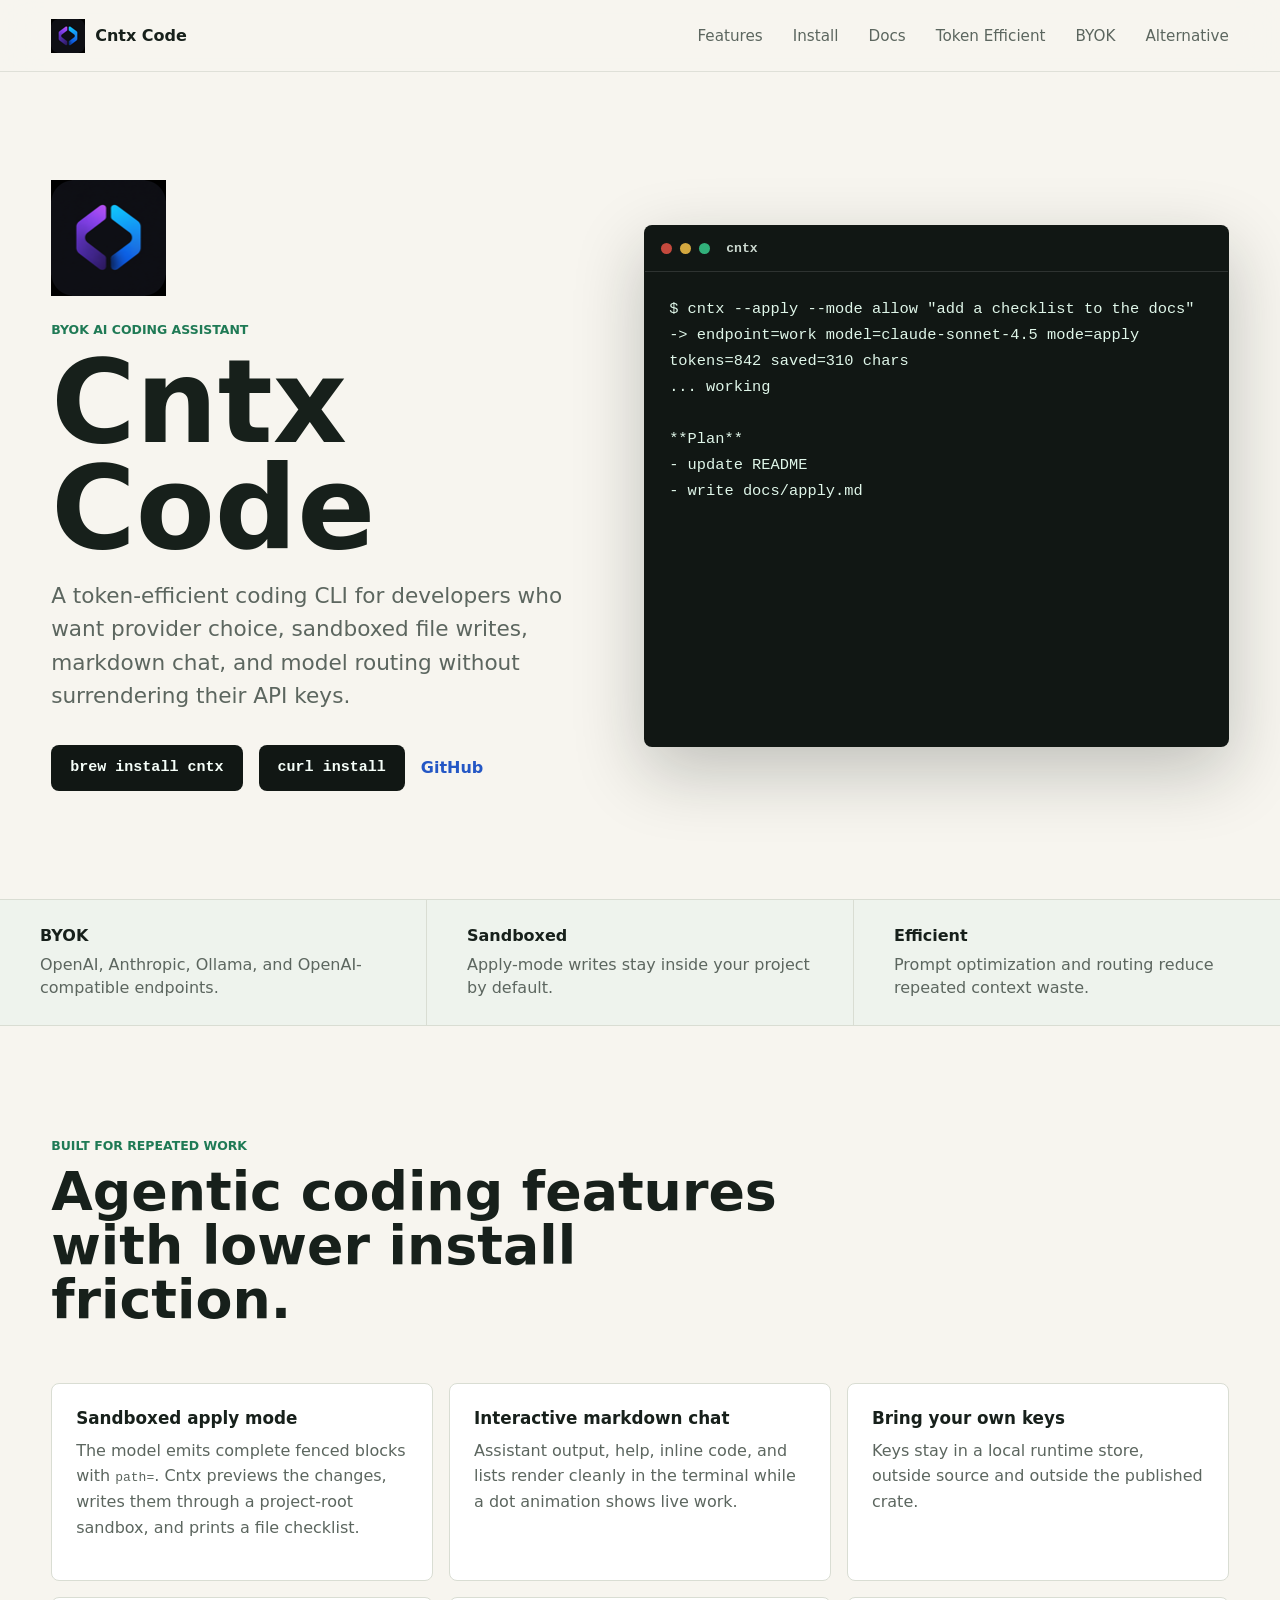
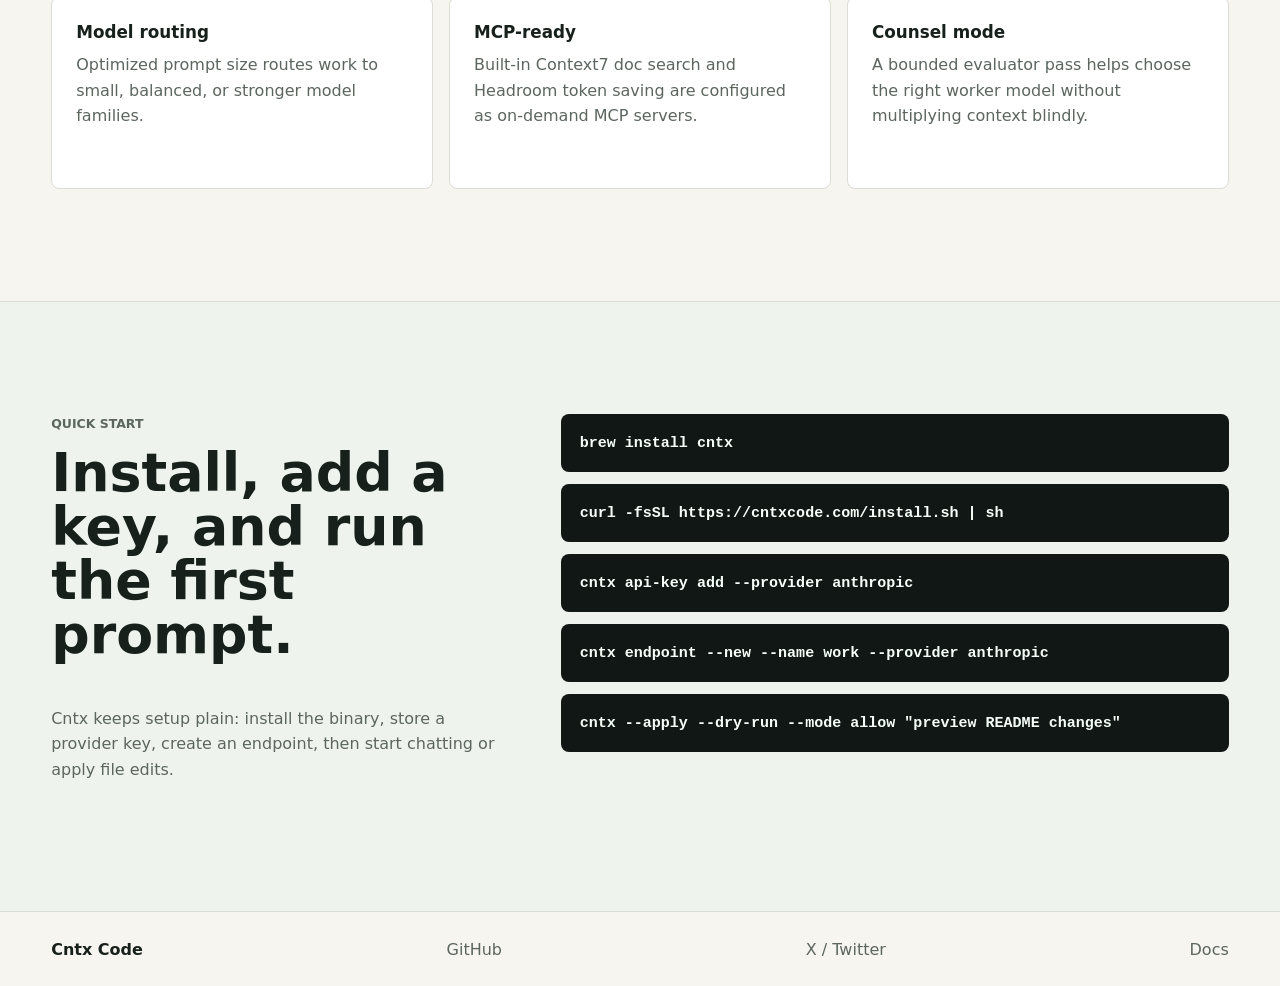
==== commit ba19ccb6: "Fix nav links to use .html extensions and add Twitter/X link - Change all nav hrefs from clean URLs " ====
--- a/website/index.html
+++ b/website/index.html
@@ -40,17 +40,17 @@
   </head>
   <body>
     <header class="site-header">
-      <a class="brand" href="/" aria-label="Cntx Code home">
+      <a class="brand" href="index.html" aria-label="Cntx Code home">
         <img src="assets/logo-small.png" alt="" />
         <span>Cntx Code</span>
       </a>
       <nav aria-label="Primary">
         <a href="#features">Features</a>
         <a href="#install">Install</a>
-        <a href="/docs">Docs</a>
-        <a href="/token-efficient">Token Efficient</a>
-        <a href="/byok">BYOK</a>
-        <a href="/claude-code-alternative">Alternative</a>
+        <a href="docs.html">Docs</a>
+        <a href="token-efficient.html">Token Efficient</a>
+        <a href="byok.html">BYOK</a>
+        <a href="claude-code-alternative.html">Alternative</a>
       </nav>
     </header>
 
@@ -183,8 +183,8 @@
     <footer>
       <span>Cntx Code</span>
       <a href="https://github.com/virajshoor/cntx">GitHub</a>
-      <a href="/docs">Docs</a>
-      <a href="https://cntxcode.com">cntxcode.com</a>
+      <a href="https://x.com/cntxcode">X / Twitter</a>
+      <a href="docs.html">Docs</a>
     </footer>
 
     <script src="script.js"></script>
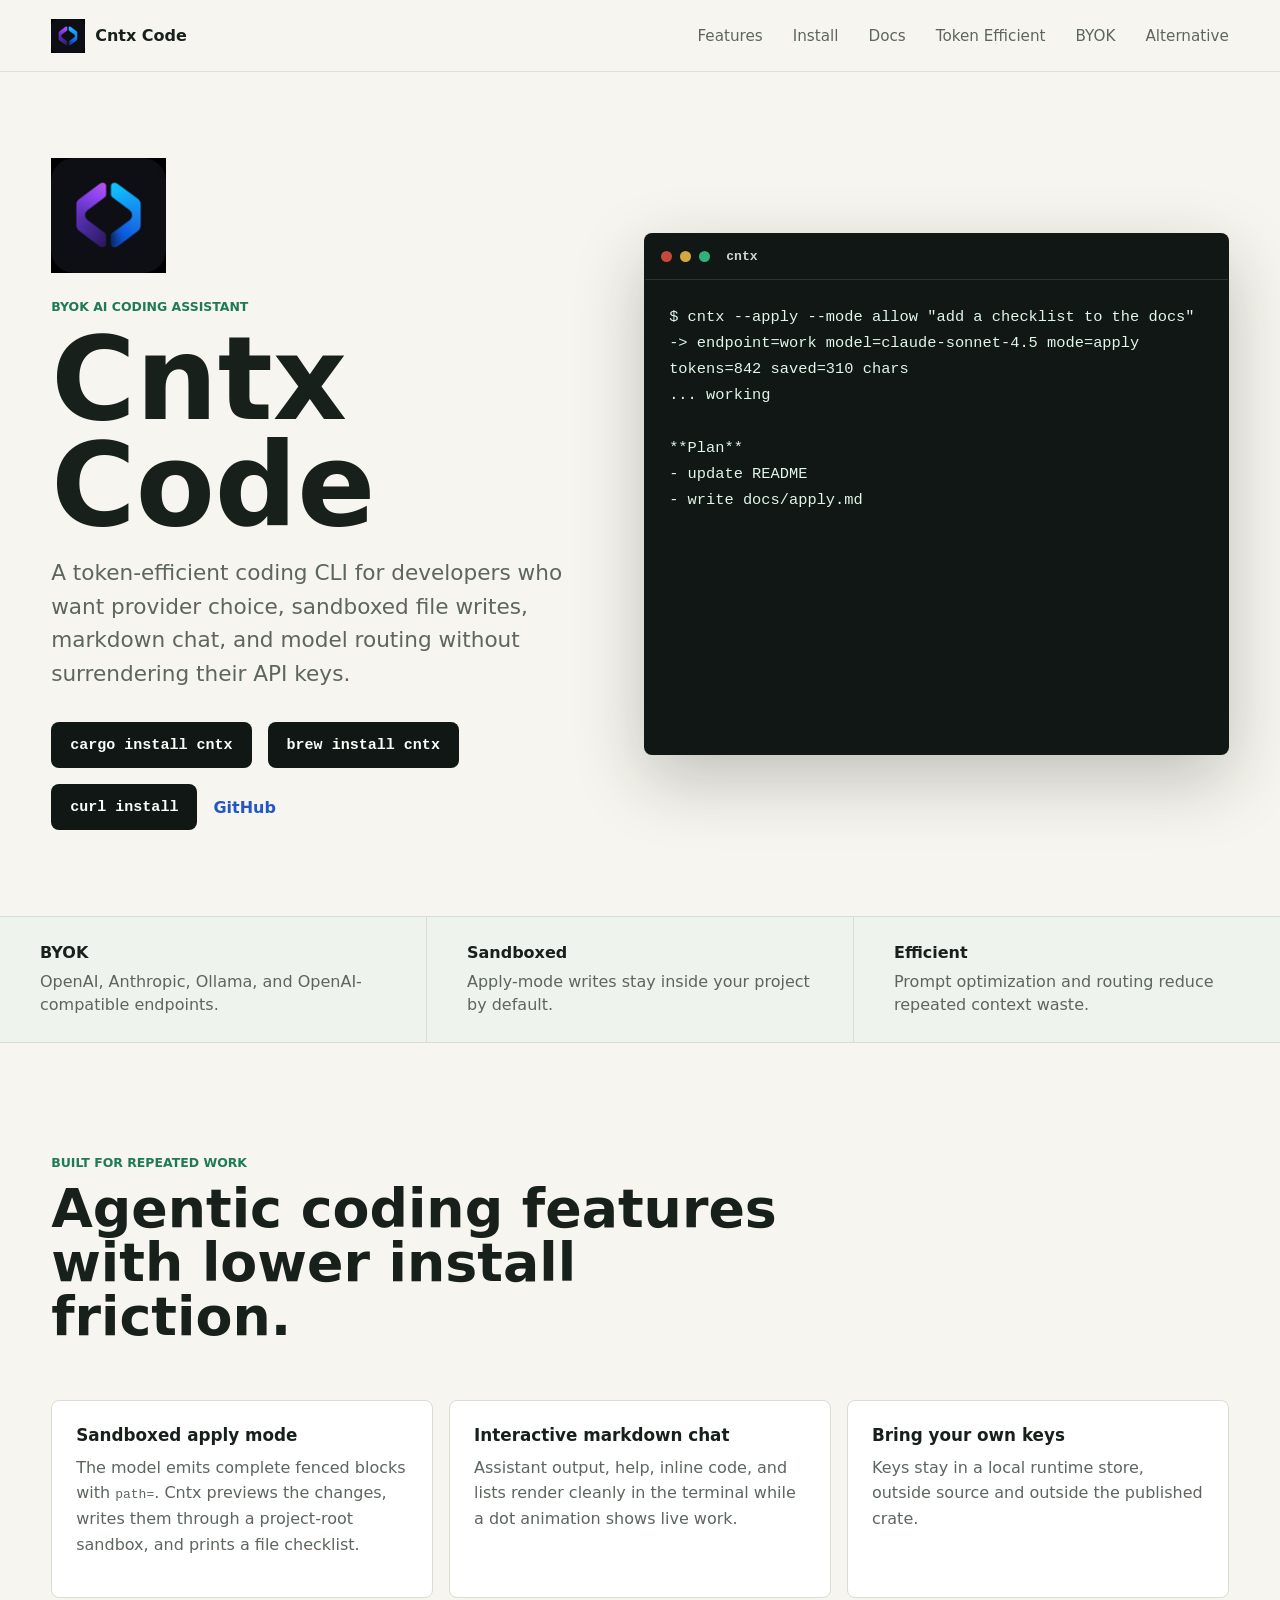
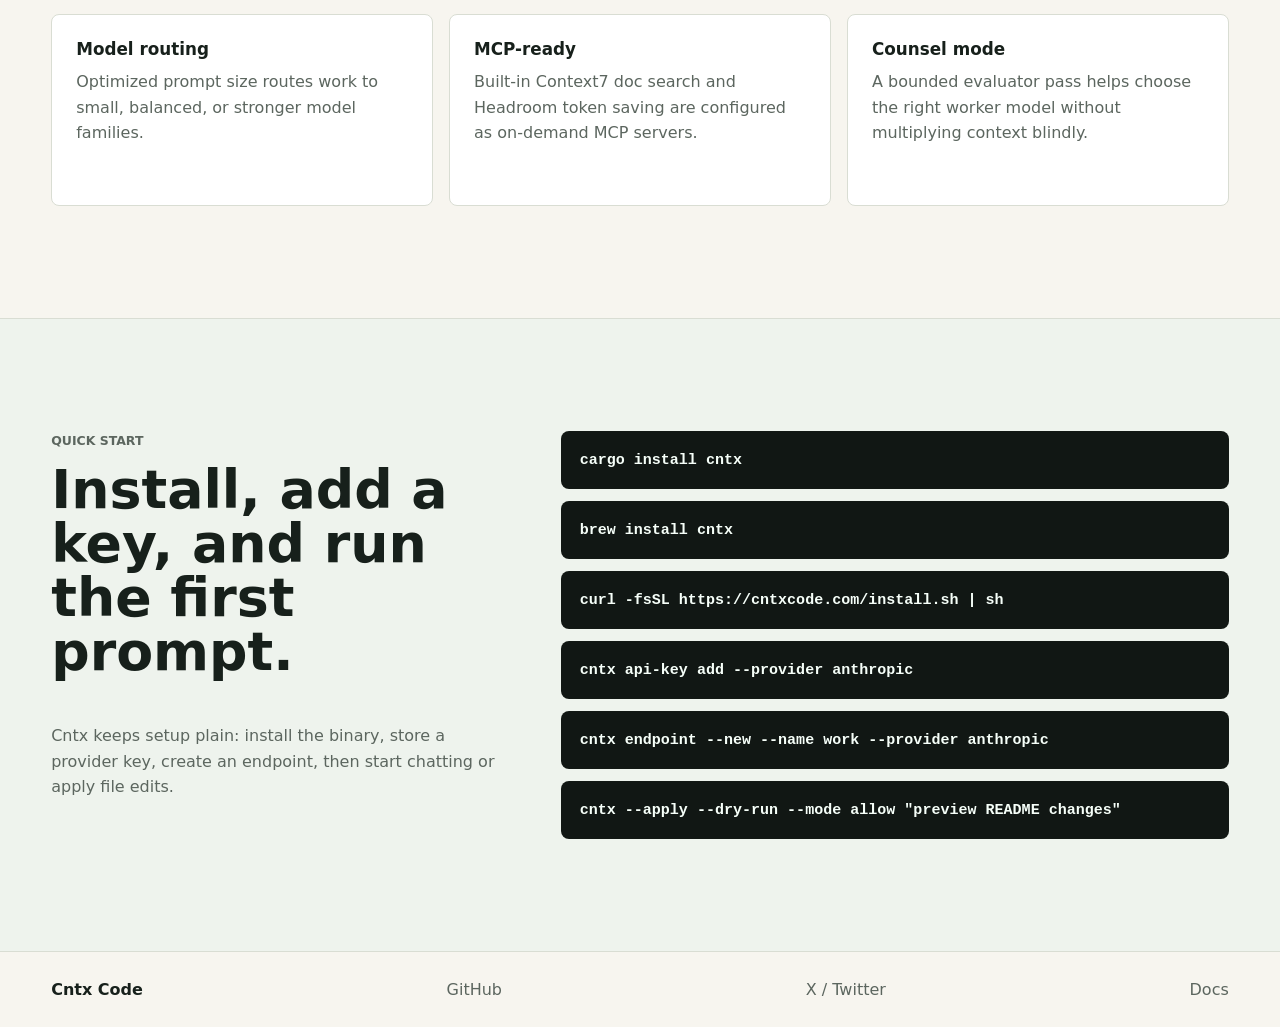
==== commit 8c09fb3d: "Add cargo install cntx as primary option (crate now on crates.io) - Crate was already published on c" ====
--- a/website/index.html
+++ b/website/index.html
@@ -66,6 +66,9 @@
             surrendering their API keys.
           </p>
           <div class="hero-actions" id="install">
+            <button class="copy-button" type="button" data-copy="cargo install cntx">
+              cargo install cntx
+            </button>
             <button class="copy-button" type="button" data-copy="brew tap virajshoor/cntx && brew install cntx">
               brew install cntx
             </button>
@@ -163,6 +166,7 @@
           </p>
         </div>
         <div class="steps" aria-label="Install commands">
+          <button type="button" data-copy="cargo install cntx">cargo install cntx</button>
           <button type="button" data-copy="brew tap virajshoor/cntx && brew install cntx">brew install cntx</button>
           <button type="button" data-copy="curl -fsSL https://cntxcode.com/install.sh | sh">
             curl -fsSL https://cntxcode.com/install.sh | sh
